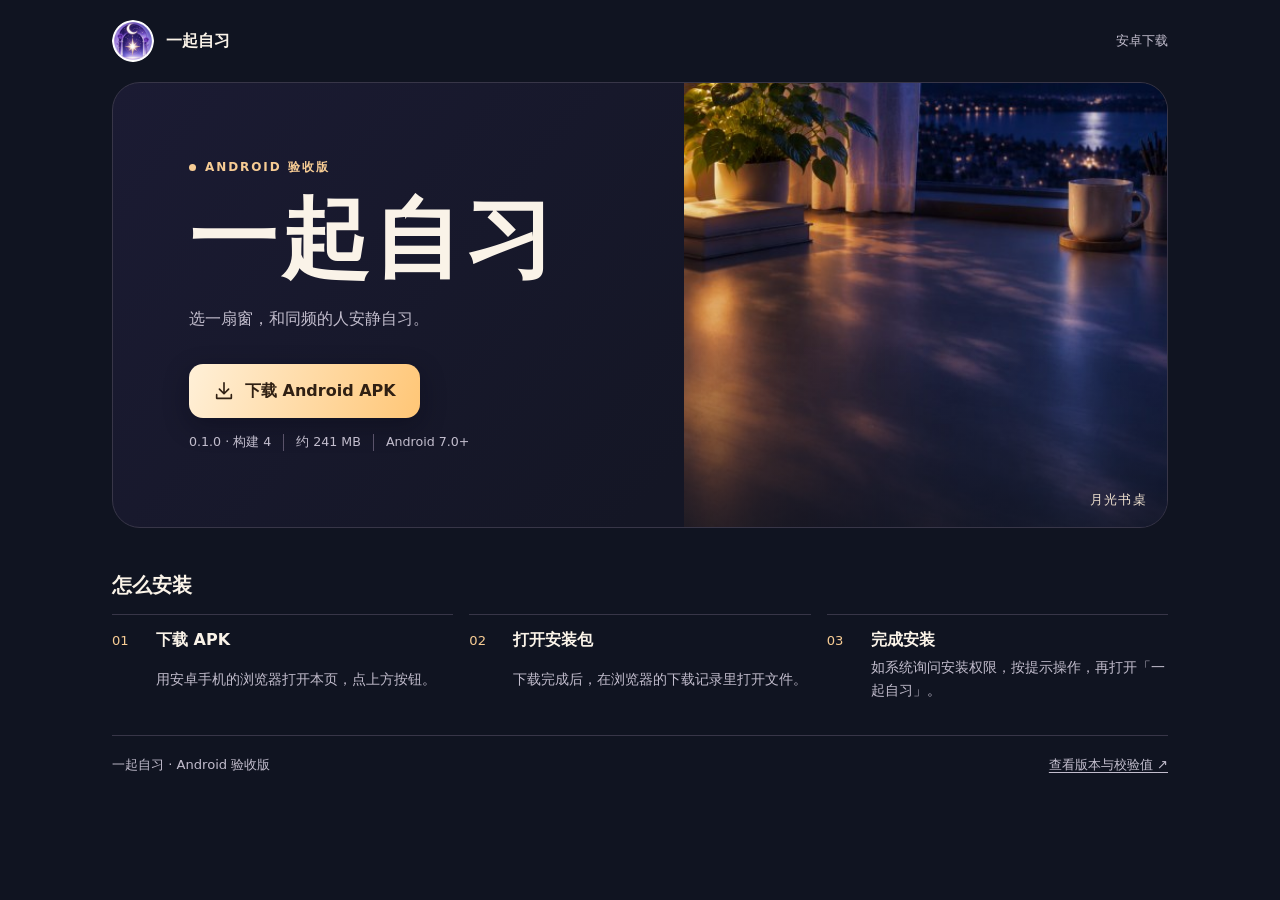
==== index.html @ 057eab83 "Publish Android acceptance download page" ====
<!doctype html>
<html lang="zh-CN">
<head>
  <meta charset="utf-8">
  <meta name="viewport" content="width=device-width, initial-scale=1">
  <meta name="theme-color" content="#101421">
  <meta name="description" content="下载一起自习 Android 验收版。适用于 Android 7.0 及以上。">
  <title>一起自习 · 安卓下载</title>
  <link rel="icon" type="image/png" href="icon.png">
  <link rel="stylesheet" href="style.css">
</head>
<body>
  <main class="shell">
    <header class="brand">
      <img src="icon.png" width="42" height="42" alt="">
      <span>一起自习</span>
      <span class="brand-note">安卓下载</span>
    </header>

    <section class="hero" aria-labelledby="title">
      <div class="intro">
        <p class="eyebrow"><span></span> ANDROID 验收版</p>
        <h1 id="title">一起自习</h1>
        <p class="tagline">选一扇窗，和同频的人安静自习。</p>
        <a class="download" href="https://github.com/hezhilong5211/study-room-flutter/releases/download/android-acceptance-v4/study-room-android-v4.apk">
          <svg width="22" height="22" viewBox="0 0 24 24" fill="none" stroke="currentColor" stroke-width="1.8" stroke-linecap="round" stroke-linejoin="round" aria-hidden="true"><path d="M12 3v12m-5-5 5 5 5-5M4 16v4h16v-4"/></svg>
          下载 Android APK
        </a>
        <ul class="release-meta" aria-label="安装包信息">
          <li>0.1.0 · 构建 4</li>
          <li>约 241 MB</li>
          <li>Android 7.0+</li>
        </ul>
      </div>
      <figure class="scene">
        <img src="moon-desk.jpg" width="452" height="1024" alt="月光照进窗边的自习桌">
        <figcaption>月光书桌</figcaption>
      </figure>
    </section>

    <section class="install" aria-labelledby="install-title">
      <h2 id="install-title">怎么安装</h2>
      <ol>
        <li><strong>下载 APK</strong><span>用安卓手机的浏览器打开本页，点上方按钮。</span></li>
        <li><strong>打开安装包</strong><span>下载完成后，在浏览器的下载记录里打开文件。</span></li>
        <li><strong>完成安装</strong><span>如系统询问安装权限，按提示操作，再打开「一起自习」。</span></li>
      </ol>
    </section>

    <footer>
      <span>一起自习 · Android 验收版</span>
      <a href="https://github.com/hezhilong5211/study-room-flutter/releases/tag/android-acceptance-v4">查看版本与校验值 <span aria-hidden="true">↗</span></a>
    </footer>
  </main>
</body>
</html>
---- style.css ----
:root {
  color-scheme: dark;
  font-family: system-ui, "PingFang SC", "Microsoft YaHei", sans-serif;
  background: #101421;
  color: #faf3e8;
  --muted: #c2bdcd;
  --line: #383648;
}

* { box-sizing: border-box; }
body { margin: 0; }
a { color: inherit; }
a:focus-visible { outline: 2px solid #ffe5b6; outline-offset: 5px; }
.shell { width: min(100% - 48px, 1056px); margin-inline: auto; }
.brand { min-height: 82px; display: flex; align-items: center; gap: 12px; font-weight: 650; }
.brand img { border-radius: 50%; }
.brand-note { margin-left: auto; color: var(--muted); font-size: .84rem; font-weight: 450; }

.hero {
  display: grid;
  grid-template-columns: 1.18fr 1fr;
  background: linear-gradient(130deg, #1b1b33, #141625 62%);
  border: 1px solid var(--line);
  border-radius: 28px;
  overflow: hidden;
}
.intro { padding: clamp(36px, 6vw, 76px); align-self: center; }
.eyebrow { display: flex; align-items: center; gap: 9px; margin: 0 0 13px; color: #f7cc94; font-size: .75rem; letter-spacing: .16em; font-weight: 660; }
.eyebrow span { width: 7px; height: 7px; border-radius: 50%; background: #f7cc94; }
h1 { margin: 0; font-family: "Songti SC", "Noto Serif CJK SC", SimSun, serif; font-size: clamp(3.15rem, 7vw, 5.5rem); font-weight: 700; letter-spacing: .045em; line-height: 1.15; }
.tagline { margin: 15px 0 32px; color: var(--muted); line-height: 1.7; }
.download {
  display: inline-flex;
  justify-content: center;
  align-items: center;
  gap: 10px;
  min-height: 54px;
  padding: 13px 24px;
  background: linear-gradient(110deg, #fff0d8, #ffc676);
  border-radius: 14px;
  color: #302013;
  font-weight: 760;
  text-decoration: none;
  box-shadow: 0 8px 24px #09091460;
}
.download:hover { background: #ffe2ac; }
.release-meta { display: flex; flex-wrap: wrap; gap: 6px 12px; margin: 16px 0 0; padding: 0; list-style: none; color: var(--muted); font-size: .79rem; }
.release-meta li + li { padding-left: 12px; border-left: 1px solid #5a536a; }

.scene { min-height: 365px; margin: 0; position: relative; isolation: isolate; }
.scene img { position: absolute; width: 100%; height: 100%; object-fit: cover; object-position: center 16%; }
.scene::after { position: absolute; inset: 0; content: ""; background: linear-gradient(0deg, #101421b3, transparent 42%); }
.scene figcaption { position: absolute; z-index: 1; right: 20px; bottom: 18px; color: #eee0ce; font-size: .83rem; letter-spacing: .1em; }

.install { margin: 44px 0 32px; }
.install h2 { margin: 0 0 15px; font-size: 1.25rem; }
.install ol { display: grid; grid-template-columns: repeat(3, 1fr); gap: 16px; margin: 0; padding: 0; list-style: none; counter-reset: install; }
.install li { counter-increment: install; display: grid; grid-template-columns: 32px 1fr; gap: 5px 12px; border-top: 1px solid var(--line); padding-top: 15px; }
.install li::before { content: counter(install, decimal-leading-zero); grid-row: span 2; color: #f7cc94; font-size: .82rem; font-variant-numeric: tabular-nums; line-height: 1.7; }
.install li span { color: var(--muted); line-height: 1.65; font-size: .875rem; }
footer { display: flex; justify-content: space-between; flex-wrap: wrap; gap: 12px; padding: 20px 0 26px; border-top: 1px solid var(--line); color: var(--muted); font-size: .82rem; }
footer a { text-underline-offset: 3px; }

@media (max-width: 700px) {
  .shell { width: min(100% - 32px, 520px); }
  .brand { min-height: 66px; }
  .hero { grid-template-columns: 1fr; border-radius: 22px; }
  .intro { padding: 27px 22px 25px; }
  .tagline { margin: 11px 0 23px; }
  .download { width: 100%; }
  .scene { min-height: clamp(132px, 31vw, 186px); }
  .scene img { object-position: center 14%; }
  .install { margin: 29px 0 24px; }
  .install ol { grid-template-columns: 1fr; gap: 13px; }
}
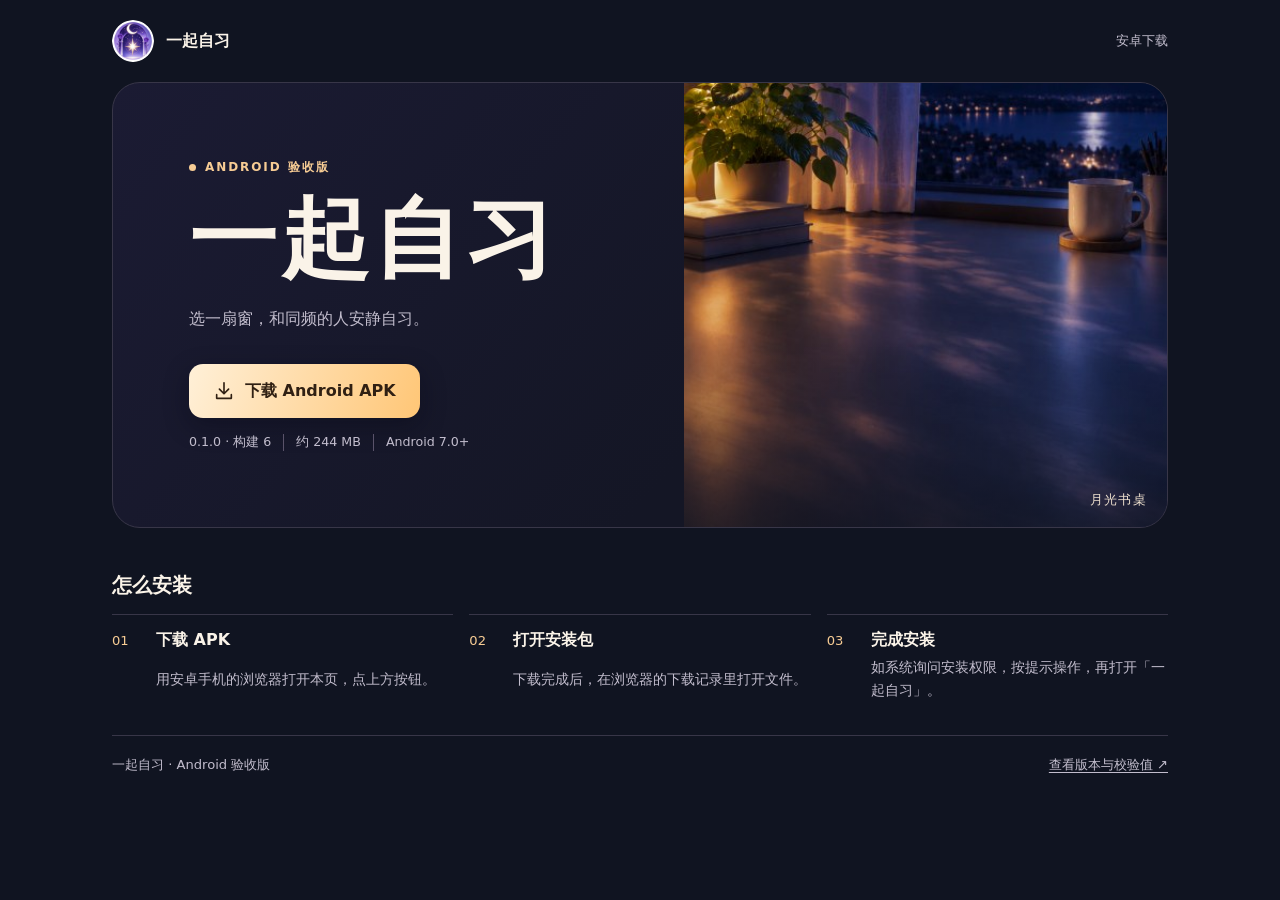
==== commit b2819fcb: "Point Android download page to v6" ====
--- a/index.html
+++ b/index.html
@@ -22,13 +22,13 @@
         <p class="eyebrow"><span></span> ANDROID 验收版</p>
         <h1 id="title">一起自习</h1>
         <p class="tagline">选一扇窗，和同频的人安静自习。</p>
-        <a class="download" href="https://github.com/hezhilong5211/study-room-flutter/releases/download/android-acceptance-v4/study-room-android-v4.apk">
+        <a class="download" href="https://github.com/hezhilong5211/study-room-flutter/releases/download/android-acceptance-v6/study-room-android-v6.apk">
           <svg width="22" height="22" viewBox="0 0 24 24" fill="none" stroke="currentColor" stroke-width="1.8" stroke-linecap="round" stroke-linejoin="round" aria-hidden="true"><path d="M12 3v12m-5-5 5 5 5-5M4 16v4h16v-4"/></svg>
           下载 Android APK
         </a>
         <ul class="release-meta" aria-label="安装包信息">
-          <li>0.1.0 · 构建 4</li>
-          <li>约 241 MB</li>
+          <li>0.1.0 · 构建 6</li>
+          <li>约 244 MB</li>
           <li>Android 7.0+</li>
         </ul>
       </div>
@@ -49,7 +49,7 @@
 
     <footer>
       <span>一起自习 · Android 验收版</span>
-      <a href="https://github.com/hezhilong5211/study-room-flutter/releases/tag/android-acceptance-v4">查看版本与校验值 <span aria-hidden="true">↗</span></a>
+      <a href="https://github.com/hezhilong5211/study-room-flutter/releases/tag/android-acceptance-v6">查看版本与校验值 <span aria-hidden="true">↗</span></a>
     </footer>
   </main>
 </body>
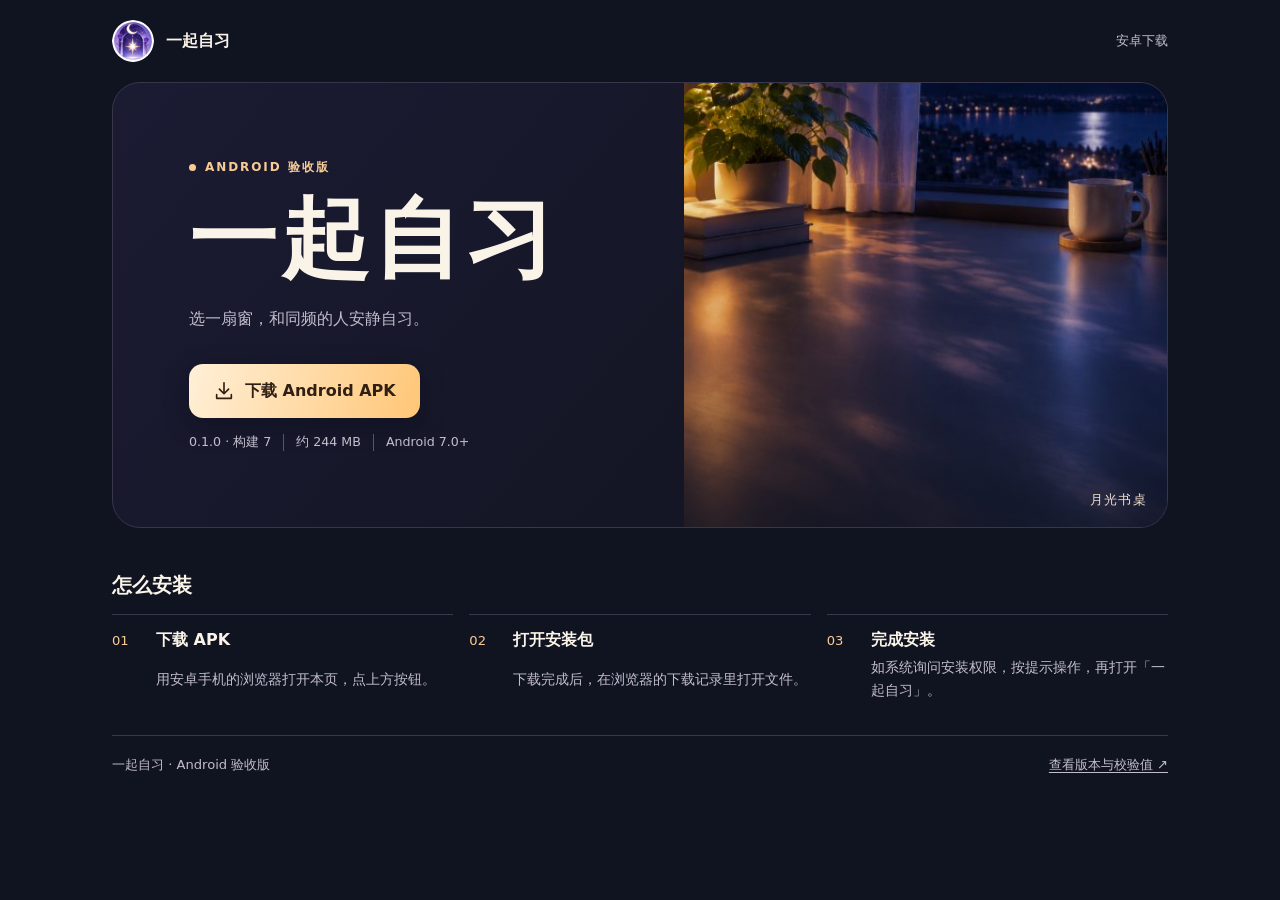
==== commit 99ad3d59: "Point Android download page to v7" ====
--- a/index.html
+++ b/index.html
@@ -22,12 +22,12 @@
         <p class="eyebrow"><span></span> ANDROID 验收版</p>
         <h1 id="title">一起自习</h1>
         <p class="tagline">选一扇窗，和同频的人安静自习。</p>
-        <a class="download" href="https://github.com/hezhilong5211/study-room-flutter/releases/download/android-acceptance-v6/study-room-android-v6.apk">
+        <a class="download" href="https://github.com/hezhilong5211/study-room-flutter/releases/download/android-acceptance-v7/study-room-android-v7.apk">
           <svg width="22" height="22" viewBox="0 0 24 24" fill="none" stroke="currentColor" stroke-width="1.8" stroke-linecap="round" stroke-linejoin="round" aria-hidden="true"><path d="M12 3v12m-5-5 5 5 5-5M4 16v4h16v-4"/></svg>
           下载 Android APK
         </a>
         <ul class="release-meta" aria-label="安装包信息">
-          <li>0.1.0 · 构建 6</li>
+          <li>0.1.0 · 构建 7</li>
           <li>约 244 MB</li>
           <li>Android 7.0+</li>
         </ul>
@@ -49,7 +49,7 @@
 
     <footer>
       <span>一起自习 · Android 验收版</span>
-      <a href="https://github.com/hezhilong5211/study-room-flutter/releases/tag/android-acceptance-v6">查看版本与校验值 <span aria-hidden="true">↗</span></a>
+      <a href="https://github.com/hezhilong5211/study-room-flutter/releases/tag/android-acceptance-v7">查看版本与校验值 <span aria-hidden="true">↗</span></a>
     </footer>
   </main>
 </body>
